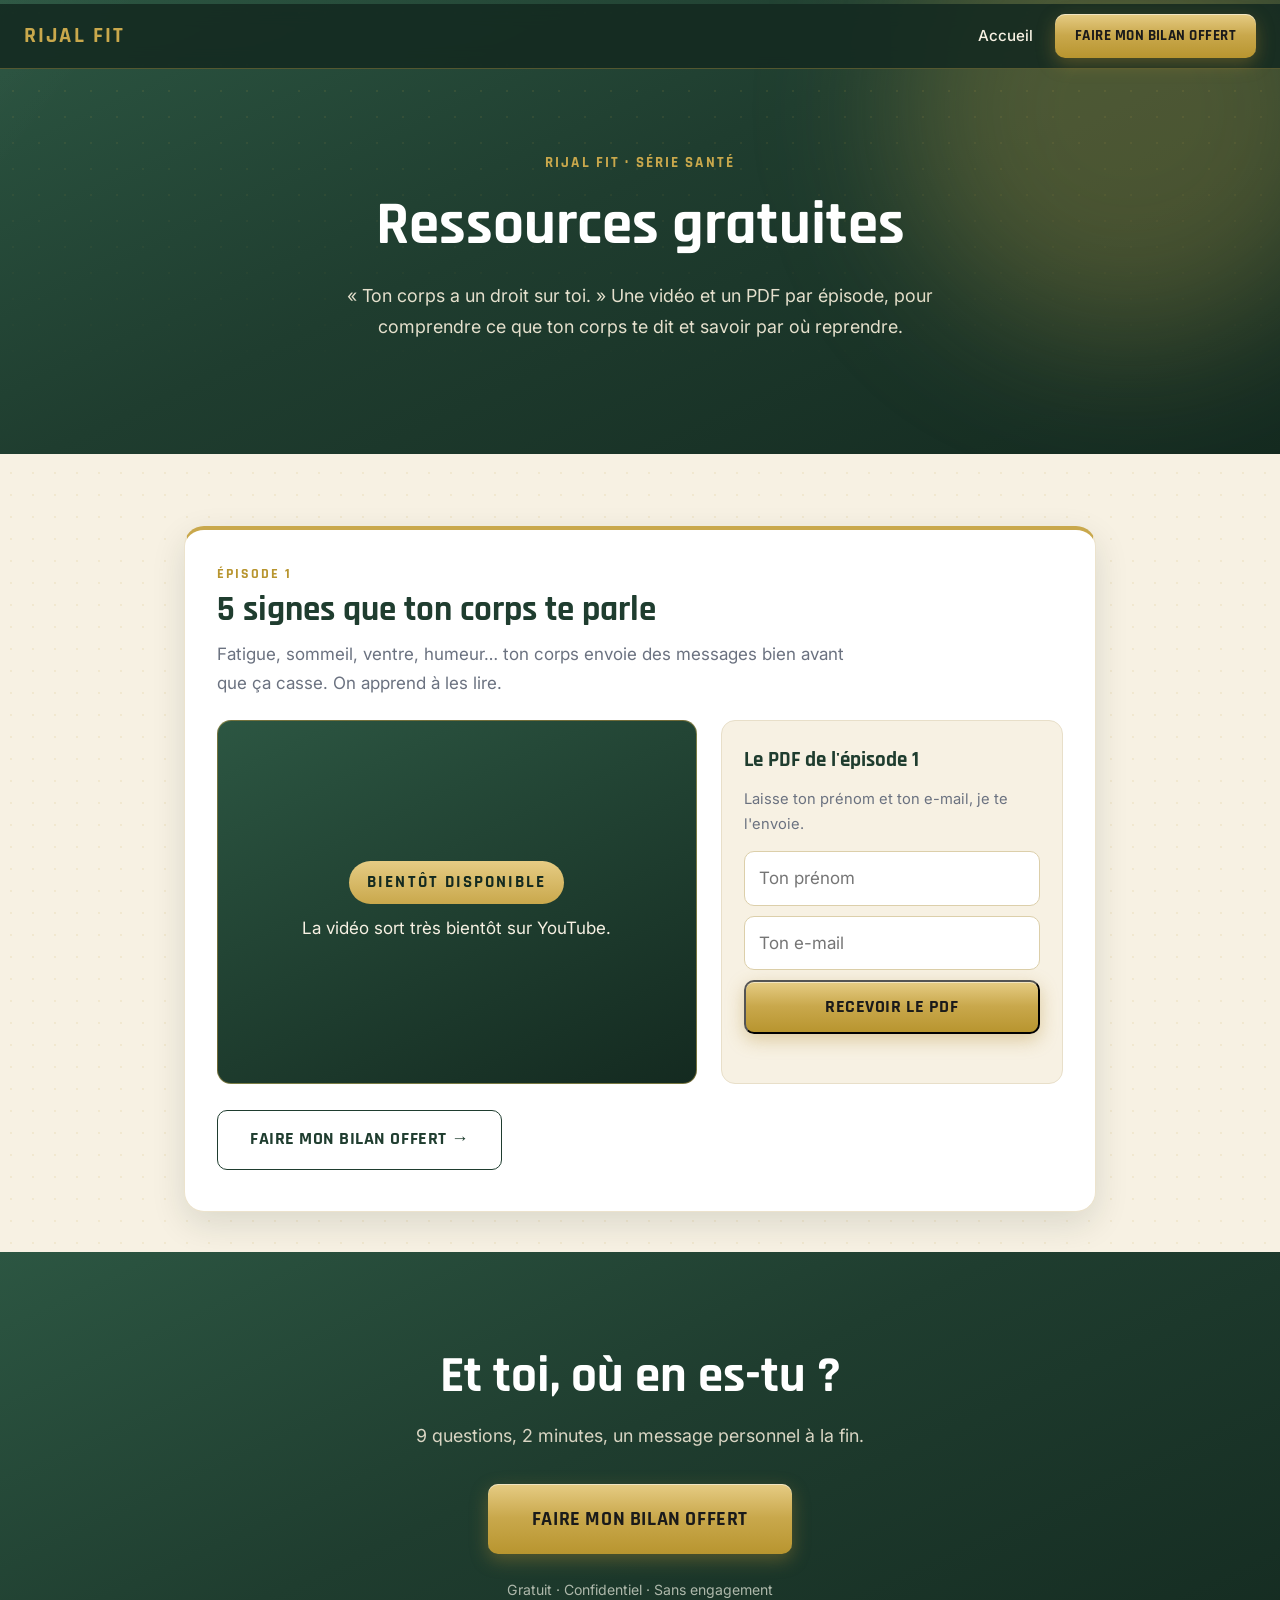
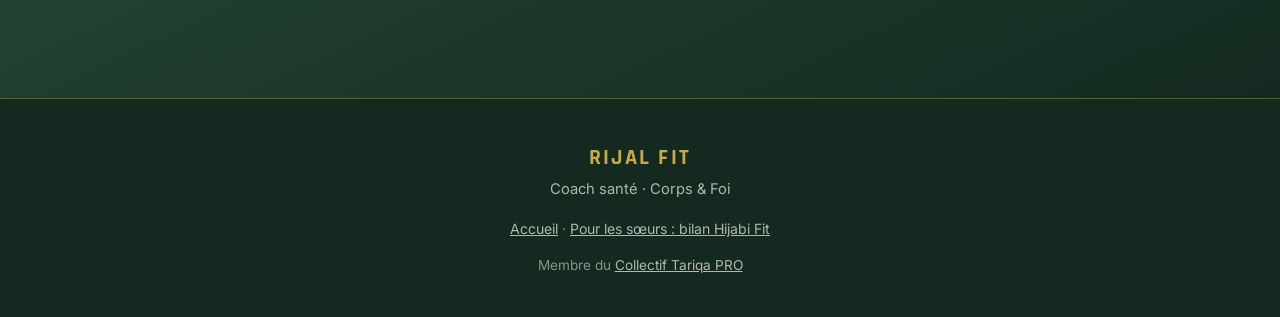
==== ressources.html @ 4ab8fd86 "Menu, bilan en bouton principal, page Ressources gratuites, transformations, cercle et bandeau au dé" ====
<!DOCTYPE html>
<html lang="fr">
<head>
  <meta charset="UTF-8" />
  <meta name="viewport" content="width=device-width, initial-scale=1.0" />
  <title>Ressources gratuites — Rijal Fit</title>
  <meta name="description" content="La série santé de Rijal Fit : une vidéo et un PDF par épisode, pour les hommes musulmans qui veulent reprendre leur corps en main." />
  <meta name="theme-color" content="#142a20" />

  <link rel="preconnect" href="https://fonts.googleapis.com" />
  <link rel="preconnect" href="https://fonts.gstatic.com" crossorigin />
  <link href="https://fonts.googleapis.com/css2?family=Rajdhani:wght@400;600;700&family=Inter:wght@400;500&display=swap" rel="stylesheet" />

  <script>document.documentElement.classList.add('js');</script>
  <link rel="stylesheet" href="style.css" />
</head>
<body>

  <div class="scroll-progress" id="scroll-progress" aria-hidden="true"></div>

  <nav class="nav" aria-label="Menu principal">
    <a href="index.html" class="nav__brand">Rijal Fit</a>
    <div class="nav__links">
      <a href="index.html" class="nav__link">Accueil</a>
      <a href="https://ton-bilan-sante.vercel.app/" class="btn btn--primary btn--small">Faire mon bilan offert</a>
    </div>
  </nav>

  <header class="hero hero--page">
    <div class="hero__glow hero__glow--1" data-parallax="0.12" aria-hidden="true"></div>
    <div class="container">
      <p class="hero__label reveal">Rijal Fit · Série santé</p>
      <h1 class="hero__title" data-split>Ressources gratuites</h1>
      <p class="hero__sub reveal" style="--d:.4s">
        « Ton corps a un droit sur toi. » Une vidéo et un PDF par épisode, pour comprendre ce que ton corps te dit et savoir par où reprendre.
      </p>
    </div>
  </header>

  <main>
    <section class="episodes">
      <div class="container">
        <!-- Les épisodes sont générés par ressources.js à partir de la liste EPISODES -->
        <div class="episodes__list" id="episodes"></div>
        <noscript><p>Active JavaScript pour voir les épisodes.</p></noscript>
      </div>
    </section>

    <section class="cta-final">
      <div class="container cta-final__inner">
        <h2 class="cta-final__title reveal">Et toi, où en es-tu&nbsp;?</h2>
        <p class="cta-final__sub reveal" style="--d:.1s">
          9 questions, 2 minutes, un message personnel à la fin.
        </p>
        <div class="reveal" style="--d:.2s">
          <a href="https://ton-bilan-sante.vercel.app/" class="btn btn--primary btn--large btn--pulse">Faire mon bilan offert</a>
        </div>
        <p class="cta-final__reassurance">Gratuit · Confidentiel · Sans engagement</p>
      </div>
    </section>
  </main>

  <footer class="footer">
    <div class="container">
      <p class="footer__brand">Rijal Fit</p>
      <p class="footer__sub">Coach santé · Corps &amp; Foi</p>
      <p class="footer__links"><a href="index.html">Accueil</a> · <a href="https://hijabi-fit.vercel.app/">Pour les sœurs : bilan Hijabi Fit</a></p>
      <p class="footer__ctp">Membre du <a href="https://entrepreneur-musulman.com" target="_blank" rel="noopener">Collectif Tariqa PRO</a></p>
    </div>
  </footer>

  <script src="script.js"></script>
  <script src="ressources.js"></script>
</body>
</html>
---- style.css ----
/* ═══════════════════════════════════════════
   RIJAL FIT — Landing page v2 (mouvement + brillance)
   Palette espace membre : vert forêt #1f3d2f · or #C9A84C · crème #f7f1e3 · noir #1A1A1A
   Typo : Rajdhani (titres) · Inter (corps)
════════════════════════════════════════════ */

*, *::before, *::after { box-sizing: border-box; margin: 0; padding: 0; }

:root {
  --forest: #1f3d2f;
  --forest-dark: #142a20;
  --forest-mid: #2c5642;
  --kaki: #4A5240;
  --or: #C9A84C;
  --or-light: #e6cc84;
  --or-dark: #b8952f;
  --creme: #f7f1e3;
  --noir: #1A1A1A;
  --blanc: #FFFFFF;
  --gris: #6b7280;
  --radius: 14px;
  --ease: cubic-bezier(.2, .7, .2, 1);
}

html { scroll-behavior: smooth; }

body {
  font-family: 'Inter', sans-serif;
  font-size: 17px;
  line-height: 1.7;
  color: var(--noir);
  background-color: var(--creme);
  background-image: radial-gradient(rgba(201,168,76,.13) 1.2px, transparent 1.2px);
  background-size: 22px 22px;
  overflow-x: hidden;
}

/* ── Utilitaires ── */
.container { max-width: 960px; margin: 0 auto; padding: 0 24px; }

.section__title {
  font-family: 'Rajdhani', sans-serif;
  font-weight: 700;
  font-size: clamp(1.8rem, 4vw, 2.6rem);
  line-height: 1.15;
  color: var(--forest);
  margin-bottom: 1.5rem;
  position: relative;
  padding-bottom: 14px;
}
.section__title::after {
  content: '';
  position: absolute;
  left: 0; bottom: 0;
  width: 64px; height: 4px;
  border-radius: 4px;
  background: linear-gradient(90deg, var(--or-light), var(--or-dark));
  transform-origin: left;
  transform: scaleX(0);
  transition: transform .9s var(--ease) .3s;
}
.js .section__title.is-visible::after, .no-js .section__title::after { transform: scaleX(1); }
html:not(.js) .section__title::after { transform: scaleX(1); }
.section__title--light { color: var(--creme); }

/* ── Barre de progression de lecture ── */
.scroll-progress {
  position: fixed; top: 0; left: 0; height: 4px; width: 0;
  z-index: 100;
  background: linear-gradient(90deg, var(--or-light), var(--or), var(--or-dark));
  box-shadow: 0 0 10px rgba(201,168,76,.7);
}

/* ── Bouton (or brillant + reflet qui passe) ── */
.btn {
  display: inline-block;
  position: relative;
  overflow: hidden;
  font-family: 'Rajdhani', sans-serif;
  font-weight: 700;
  font-size: 1.1rem;
  letter-spacing: .03em;
  text-transform: uppercase;
  text-decoration: none;
  padding: 14px 32px;
  border-radius: 10px;
  transition: transform .2s var(--ease), box-shadow .2s;
  cursor: pointer;
}
.btn--primary {
  background: linear-gradient(180deg, var(--or-light) 0%, var(--or) 48%, var(--or-dark) 100%);
  color: var(--noir);
  box-shadow: inset 0 1px 0 rgba(255,255,255,.5), 0 6px 18px rgba(180,140,50,.38);
}
.btn--primary::after {
  content: '';
  position: absolute;
  top: 0; left: -40%;
  width: 30%; height: 100%;
  background: linear-gradient(115deg, rgba(255,255,255,.65) 0%, rgba(255,255,255,0) 75%);
  transform: skewX(-18deg);
  animation: shine 4.5s ease-in-out infinite;
  pointer-events: none;
}
@keyframes shine {
  0%, 55% { left: -40%; }
  100% { left: 140%; }
}
.btn--primary:hover { transform: translateY(-3px) scale(1.02); box-shadow: inset 0 1px 0 rgba(255,255,255,.6), 0 12px 28px rgba(180,140,50,.5); }
.btn--large { font-size: 1.25rem; padding: 18px 44px; }
.btn--pulse { animation: pulse 2.6s ease-in-out infinite; }
@keyframes pulse {
  0%, 100% { box-shadow: inset 0 1px 0 rgba(255,255,255,.5), 0 6px 18px rgba(180,140,50,.38), 0 0 0 0 rgba(201,168,76,.55); }
  50% { box-shadow: inset 0 1px 0 rgba(255,255,255,.5), 0 6px 18px rgba(180,140,50,.38), 0 0 0 16px rgba(201,168,76,0); }
}

/* ══════════════════════════════════════════
   APPARITION AU DÉFILEMENT
══════════════════════════════════════════ */
.js .reveal {
  opacity: 0;
  transform: translateY(32px);
  transition: opacity .9s var(--ease), transform .9s var(--ease);
  transition-delay: var(--d, 0s);
}
.js .reveal--zoom { transform: scale(.88) translateY(20px); }
.js .reveal.is-visible { opacity: 1; transform: none; }

/* Titre du hero : les mots arrivent un par un */
.hero__title .w {
  display: inline-block;
  opacity: 0;
  transform: translateY(40px) rotate(2deg);
  animation: wordIn .8s var(--ease) forwards;
  animation-delay: calc(var(--i) * .07s + .15s);
}
@keyframes wordIn { to { opacity: 1; transform: none; } }

/* ══════════════════════════════════════════
   HERO
══════════════════════════════════════════ */
.hero {
  position: relative;
  overflow: hidden;
  background: linear-gradient(155deg, var(--forest-mid) 0%, var(--forest) 45%, var(--forest-dark) 100%);
  color: var(--creme);
  padding: 128px 24px 120px;
}
.hero::before {
  content: '';
  position: absolute;
  top: -60%; left: -30%;
  width: 40%; height: 220%;
  background: linear-gradient(115deg, rgba(255,255,255,.07) 0%, rgba(255,255,255,0) 60%);
  transform: skewX(-18deg);
  animation: sweep 11s ease-in-out infinite;
  pointer-events: none;
}
@keyframes sweep {
  0% { left: -40%; }
  60%, 100% { left: 120%; }
}
.hero::after {
  content: '';
  position: absolute; inset: 0;
  background-image: radial-gradient(rgba(201,168,76,.16) 1.2px, transparent 1.2px);
  background-size: 26px 26px;
  mask-image: linear-gradient(180deg, rgba(0,0,0,.9), transparent 85%);
  -webkit-mask-image: linear-gradient(180deg, rgba(0,0,0,.9), transparent 85%);
  pointer-events: none;
}

.hero__glow {
  position: absolute;
  border-radius: 50%;
  filter: blur(70px);
  pointer-events: none;
  will-change: transform;
  transform: translateY(var(--py, 0px));
}
.hero__glow--1 { width: 460px; height: 460px; top: -120px; right: -80px; background: rgba(201,168,76,.28); animation: drift 14s ease-in-out infinite; }
.hero__glow--2 { width: 380px; height: 380px; bottom: -140px; left: -100px; background: rgba(44,86,66,.9); animation: drift 17s ease-in-out infinite reverse; }
@keyframes drift {
  0%, 100% { translate: 0 0; }
  50% { translate: 40px -30px; }
}

.hero__inner {
  position: relative; z-index: 2;
  max-width: 1040px;
  margin: 0 auto;
  display: flex;
  align-items: center;
  gap: 56px;
}
.hero__text { flex: 1 1 56%; }
.hero__label {
  font-family: 'Rajdhani', sans-serif;
  font-weight: 700;
  font-size: .95rem;
  letter-spacing: .14em;
  text-transform: uppercase;
  color: var(--or);
  margin-bottom: 1.1rem;
}
.hero__title {
  font-family: 'Rajdhani', sans-serif;
  font-weight: 700;
  font-size: clamp(2.3rem, 5.6vw, 3.8rem);
  line-height: 1.08;
  color: var(--blanc);
  margin-bottom: 1.4rem;
}
.hero__sub { font-size: 1.12rem; color: #e5e0cd; margin-bottom: 2rem; max-width: 520px; }
.hero__sub em { color: var(--or-light); font-style: normal; font-weight: 500; }
.hero__reassurance { margin-top: .9rem; font-size: .88rem; color: #bfc7b6; }

.hero__image { flex: 0 0 340px; position: relative; will-change: transform; transform: translateY(var(--py, 0px)); }
.hero__image img {
  position: relative; z-index: 2;
  width: 100%;
  aspect-ratio: 4 / 5;
  object-fit: cover;
  border-radius: 24px;
  border: 2px solid rgba(201,168,76,.7);
  box-shadow: 0 24px 60px rgba(0,0,0,.45);
  display: block;
}
.hero__ring {
  position: absolute; z-index: 1;
  inset: -16px;
  border-radius: 32px;
  background: conic-gradient(from 0deg, transparent 0 55%, rgba(201,168,76,.9) 75%, transparent 90%);
  transform: rotate(var(--rot, 0deg));
  filter: blur(1px);
}

.chip {
  position: absolute; z-index: 3;
  font-family: 'Rajdhani', sans-serif;
  font-weight: 700;
  letter-spacing: .06em;
  text-transform: uppercase;
  font-size: .95rem;
  padding: 7px 16px;
  border-radius: 999px;
  color: var(--forest-dark);
  background: linear-gradient(180deg, var(--or-light), var(--or));
  box-shadow: 0 8px 20px rgba(0,0,0,.35);
  animation: floaty 5s ease-in-out infinite;
}
.chip--1 { top: 8%; left: -34px; }
.chip--2 { top: 46%; right: -30px; animation-delay: -1.6s; }
.chip--3 { bottom: 8%; left: -20px; animation-delay: -3.1s; }
@keyframes floaty {
  0%, 100% { translate: 0 0; }
  50% { translate: 0 -12px; }
}

.hero__scroll {
  position: absolute; z-index: 3;
  left: 50%; bottom: 30px;
  width: 26px; height: 42px;
  margin-left: -13px;
  border: 2px solid rgba(201,168,76,.7);
  border-radius: 14px;
}
.hero__scroll span {
  position: absolute; left: 50%; top: 8px;
  width: 4px; height: 8px; margin-left: -2px;
  background: var(--or);
  border-radius: 2px;
  animation: wheel 1.8s ease-in-out infinite;
}
@keyframes wheel {
  0% { opacity: 0; transform: translateY(0); }
  30% { opacity: 1; }
  100% { opacity: 0; transform: translateY(16px); }
}

/* ── Bandeau défilant ── */
.marquee {
  background: var(--forest-dark);
  border-top: 1px solid rgba(201,168,76,.4);
  border-bottom: 1px solid rgba(201,168,76,.4);
  overflow: hidden;
  padding: 14px 0;
}
.marquee__track {
  display: flex;
  width: max-content;
  will-change: transform;
  transform: translateX(var(--mx, 0px));
}
.marquee__track span {
  font-family: 'Rajdhani', sans-serif;
  font-weight: 700;
  font-size: 1.15rem;
  letter-spacing: .14em;
  text-transform: uppercase;
  color: var(--or);
  padding: 0 28px;
  white-space: nowrap;
}
.marquee__track span::after { content: '✦'; margin-left: 56px; color: rgba(201,168,76,.5); }
@keyframes scrollx { to { transform: translateX(-50%); } }

/* ══════════════════════════════════════════
   PROBLÈME
══════════════════════════════════════════ */
.problem { padding: 88px 0 72px; }
.problem__list { list-style: none; display: flex; flex-direction: column; gap: 16px; }
.problem__list li {
  display: flex; gap: 16px; align-items: flex-start;
  background: var(--blanc);
  border: 1px solid #ece3cd;
  border-radius: var(--radius);
  padding: 20px 24px;
  font-size: 1.05rem;
  box-shadow: 0 4px 16px rgba(20,42,32,.06);
  transition: transform .3s var(--ease), box-shadow .3s, border-color .3s;
}
.problem__list li:hover { transform: translateX(8px); box-shadow: 0 10px 26px rgba(20,42,32,.12); border-color: rgba(201,168,76,.7); }
.check {
  flex-shrink: 0;
  width: 34px; height: 34px;
  display: grid; place-items: center;
  border-radius: 50%;
  background: linear-gradient(135deg, var(--forest-mid), var(--forest-dark));
  color: var(--or);
  font-weight: 700;
  transition: transform .3s var(--ease);
}
.problem__list li:hover .check { transform: translateX(4px) scale(1.1); }

/* ══════════════════════════════════════════
   HADITH
══════════════════════════════════════════ */
.hadith {
  position: relative;
  overflow: hidden;
  background: linear-gradient(135deg, var(--forest-dark) 0%, var(--forest) 55%, var(--forest-mid) 100%);
  padding: 84px 0;
  text-align: center;
}
.hadith::before {
  content: '“';
  position: absolute;
  top: -40px; left: 50%;
  transform: translateX(-50%);
  font-family: 'Rajdhani', sans-serif;
  font-size: 22rem;
  line-height: 1;
  color: rgba(201,168,76,.1);
  pointer-events: none;
}
.hadith__inner { position: relative; }
.hadith__text {
  font-family: 'Rajdhani', sans-serif;
  font-weight: 700;
  font-size: clamp(2rem, 5vw, 3.2rem);
  line-height: 1.2;
  background: linear-gradient(90deg, var(--or-light), var(--or), var(--or-light));
  background-size: 200% 100%;
  -webkit-background-clip: text;
  background-clip: text;
  color: transparent;
  animation: goldflow 6s linear infinite;
  margin-bottom: .8rem;
}
@keyframes goldflow { to { background-position: -200% 0; } }
.hadith__source { color: #cfd6c8; font-style: italic; }

/* ══════════════════════════════════════════
   SOLUTION
══════════════════════════════════════════ */
.solution { padding: 88px 0; }
.solution__intro { font-size: 1.1rem; max-width: 720px; margin-bottom: 2.6rem; color: #2d3a31; }
.solution__cards { display: grid; grid-template-columns: repeat(3, 1fr); gap: 22px; perspective: 900px; }
.card {
  background: var(--blanc);
  border: 1px solid #ece3cd;
  border-radius: 18px;
  padding: 32px 26px;
  box-shadow: 0 6px 22px rgba(20,42,32,.08);
  position: relative;
  overflow: hidden;
  transition: box-shadow .3s, border-color .3s;
  transform-style: preserve-3d;
}
.card::before {
  content: '';
  position: absolute; inset: 0;
  background: radial-gradient(260px circle at var(--mx, 50%) var(--my, 0%), rgba(201,168,76,.22), transparent 60%);
  opacity: 0;
  transition: opacity .3s;
  pointer-events: none;
}
.card:hover { box-shadow: 0 18px 40px rgba(20,42,32,.18); border-color: rgba(201,168,76,.8); }
.card:hover::before { opacity: 1; }
.card__icon {
  width: 56px; height: 56px;
  display: grid; place-items: center;
  border-radius: 16px;
  background: linear-gradient(135deg, var(--forest-mid), var(--forest-dark));
  border: 1px solid rgba(201,168,76,.6);
  color: var(--or);
  font-size: 1.7rem;
  margin-bottom: 1.1rem;
  box-shadow: 0 6px 16px rgba(20,42,32,.3);
}
.card h3 { font-family: 'Rajdhani', sans-serif; font-weight: 700; font-size: 1.4rem; color: var(--forest); margin-bottom: .5rem; }
.card p { font-size: .98rem; color: #3a4a3f; }

/* ══════════════════════════════════════════
   DIFFÉRENCIATEUR
══════════════════════════════════════════ */
.diff {
  position: relative;
  background: linear-gradient(155deg, var(--forest-mid) 0%, var(--forest) 45%, var(--forest-dark) 100%);
  padding: 88px 0;
  overflow: hidden;
}
.diff::before {
  content: '';
  position: absolute;
  top: -40%; left: -20%;
  width: 40%; height: 180%;
  background: linear-gradient(115deg, rgba(255,255,255,.06) 0%, rgba(255,255,255,0) 60%);
  transform: skewX(-18deg);
  animation: sweep 14s ease-in-out infinite;
  pointer-events: none;
}
.diff .container { position: relative; }
.diff__grid { display: grid; grid-template-columns: 1fr 1fr; gap: 24px; margin: 1rem 0 2.6rem; }
.diff__col { border-radius: 18px; padding: 32px 28px; }
.diff__col h3 { font-family: 'Rajdhani', sans-serif; font-weight: 700; font-size: 1.5rem; margin-bottom: 1rem; }
.diff__col ul { list-style: none; display: flex; flex-direction: column; gap: 12px; }
.diff__col li { padding-left: 28px; position: relative; font-size: 1.02rem; }
.diff__col--other { background: rgba(255,255,255,.06); border: 1px solid rgba(255,255,255,.14); color: #aeb8ab; }
.diff__col--other h3 { color: #c7cfc3; }
.diff__col--other li::before { content: '✕'; position: absolute; left: 0; color: #a46a6a; }
.diff__col--rijal {
  background: linear-gradient(155deg, #fbf6e6, #f1e6c4);
  border: 1px solid var(--or);
  color: var(--forest-dark);
  box-shadow: 0 0 0 1px rgba(201,168,76,.5), 0 18px 46px rgba(0,0,0,.35), 0 0 40px rgba(201,168,76,.25);
  animation: glowborder 3.6s ease-in-out infinite;
}
.diff__col--rijal h3 { color: var(--forest); }
.diff__col--rijal li::before { content: '✓'; position: absolute; left: 0; color: var(--or-dark); font-weight: 700; }
@keyframes glowborder {
  0%, 100% { box-shadow: 0 0 0 1px rgba(201,168,76,.5), 0 18px 46px rgba(0,0,0,.35), 0 0 30px rgba(201,168,76,.18); }
  50% { box-shadow: 0 0 0 1px rgba(201,168,76,.9), 0 18px 46px rgba(0,0,0,.35), 0 0 56px rgba(201,168,76,.4); }
}
.diff__quote { font-size: 1.15rem; font-style: italic; color: #e8e3d2; max-width: 720px; margin: 0 auto .8rem; text-align: center; }
.diff__quote-author { text-align: center; color: var(--or); font-family: 'Rajdhani', sans-serif; font-weight: 700; letter-spacing: .06em; }

/* ══════════════════════════════════════════
   TÉMOIGNAGES
══════════════════════════════════════════ */
.temoignages { padding: 88px 0; }

/* Mur de visages qui défile */
.wall { overflow: hidden; margin: 8px 0 44px; padding: 14px 0; -webkit-mask-image: linear-gradient(90deg, transparent, #000 8%, #000 92%, transparent); mask-image: linear-gradient(90deg, transparent, #000 8%, #000 92%, transparent); }
.wall__track { display: flex; gap: 18px; width: max-content; animation: scrollx 40s linear infinite; }
.wall:hover .wall__track { animation-play-state: paused; }
.wall__card {
  width: 190px;
  display: flex; flex-direction: column; align-items: center; text-align: center; gap: 2px;
  background: var(--blanc);
  border: 1px solid #ece3cd;
  border-radius: 18px;
  padding: 20px 14px;
  text-decoration: none;
  color: var(--noir);
  box-shadow: 0 6px 20px rgba(20,42,32,.1);
  transition: transform .3s var(--ease), box-shadow .3s, border-color .3s;
}
.wall__card:nth-child(odd) { transform: translateY(8px); }
.wall__card:hover { transform: translateY(-6px) scale(1.04); box-shadow: 0 16px 34px rgba(20,42,32,.2); border-color: var(--or); }
.avatar {
  position: relative;
  width: 84px; height: 84px;
  border-radius: 50%;
  display: grid; place-items: center;
  background: linear-gradient(135deg, var(--forest-mid), var(--forest-dark));
  border: 2px solid var(--or);
  color: var(--or);
  font-family: 'Rajdhani', sans-serif;
  font-size: 2.2rem;
  margin-bottom: 8px;
  overflow: hidden;
  box-shadow: 0 0 0 4px rgba(201,168,76,.2);
}
.avatar img { position: absolute; inset: 0; width: 100%; height: 100%; object-fit: cover; }
.wall__name { font-family: 'Rajdhani', sans-serif; font-weight: 700; font-size: 1.25rem; color: var(--forest); }
.wall__role { font-size: .82rem; color: var(--gris); line-height: 1.35; }

.temoignage-loic {
  background: linear-gradient(155deg, var(--forest-mid), var(--forest-dark));
  border: 1px solid rgba(201,168,76,.5);
  border-radius: 20px;
  padding: 34px;
  margin-bottom: 44px;
  box-shadow: 0 14px 40px rgba(20,42,32,.28);
}
.temoignage-loic__badge {
  display: inline-block;
  font-family: 'Rajdhani', sans-serif;
  font-weight: 700;
  letter-spacing: .06em;
  text-transform: uppercase;
  font-size: .95rem;
  color: var(--forest-dark);
  background: linear-gradient(180deg, var(--or-light), var(--or));
  padding: 6px 16px;
  border-radius: 999px;
  margin-bottom: 22px;
}
.temoignage-loic__quotes { display: grid; grid-template-columns: 1fr 1fr; gap: 18px; }
.temoignage-loic blockquote {
  font-style: italic;
  color: #e8e3d2;
  font-size: .98rem;
  line-height: 1.65;
  padding: 4px 0 4px 18px;
  border-left: 3px solid var(--or);
}

.temoignage-video-principal { margin-bottom: 32px; }
.temoignage-video-principal__label, .temoignage-item__label {
  font-family: 'Rajdhani', sans-serif;
  font-weight: 700;
  color: var(--forest);
  letter-spacing: .04em;
  margin-bottom: 10px;
}
.temoignage-video-principal__label { font-size: 1.25rem; }
.temoignage-item__label { font-size: 1.1rem; }

.video-wrapper {
  position: relative;
  padding-bottom: 56.25%;
  height: 0;
  overflow: hidden;
  border-radius: 18px;
  border: 1px solid rgba(201,168,76,.55);
  box-shadow: 0 14px 36px rgba(20,42,32,.22);
  background: var(--forest-dark);
}
.video-wrapper iframe { position: absolute; inset: 0; width: 100%; height: 100%; }
.temoignages-grille { display: grid; grid-template-columns: repeat(3, 1fr); gap: 20px; }

/* ══════════════════════════════════════════
   À PROPOS
══════════════════════════════════════════ */
.about { padding: 24px 0 96px; }
.about__text {
  background: var(--blanc);
  border: 1px solid #ece3cd;
  border-radius: 22px;
  padding: 44px 44px 30px;
  box-shadow: 0 10px 34px rgba(20,42,32,.1);
}
.about__text p { margin-bottom: 1.2rem; font-size: 1.06rem; color: #2d3a31; }
.hl {
  background: linear-gradient(180deg, transparent 62%, rgba(201,168,76,.45) 62%);
  background-size: 0% 100%;
  background-repeat: no-repeat;
  transition: background-size 1.1s var(--ease) .4s;
  color: var(--forest);
}
.js .reveal.is-visible .hl, html:not(.js) .hl { background-size: 100% 100%; }

/* ══════════════════════════════════════════
   CTA FINAL
══════════════════════════════════════════ */
.cta-final {
  position: relative;
  overflow: hidden;
  background: linear-gradient(155deg, var(--forest-mid) 0%, var(--forest) 45%, var(--forest-dark) 100%);
  padding: 96px 0;
  text-align: center;
}
.cta-final .hero__glow--1 { top: -160px; right: auto; left: 50%; margin-left: -230px; }
.cta-final__inner { position: relative; z-index: 2; }
.cta-final__title {
  font-family: 'Rajdhani', sans-serif;
  font-weight: 700;
  font-size: clamp(2rem, 5vw, 3.2rem);
  line-height: 1.12;
  color: var(--blanc);
  margin-bottom: 1rem;
}
.cta-final__sub { color: #d9d5c3; font-size: 1.12rem; margin-bottom: 2rem; }
.cta-final__reassurance { margin-top: 1rem; font-size: .88rem; color: #aeb8ab; }

/* ── Menu du haut ── */
.nav {
  position: fixed; top: 4px; left: 0; right: 0; z-index: 95;
  display: flex; align-items: center; justify-content: space-between; gap: 16px;
  padding: 10px 24px;
  background: rgba(20,42,32,.88);
  -webkit-backdrop-filter: blur(10px); backdrop-filter: blur(10px);
  border-bottom: 1px solid rgba(201,168,76,.35);
}
.nav__brand { font-family: 'Rajdhani', sans-serif; font-weight: 700; font-size: 1.35rem; letter-spacing: .1em; text-transform: uppercase; color: var(--or); text-decoration: none; }
.nav__links { display: flex; align-items: center; gap: 22px; }
.nav__link { color: var(--creme); text-decoration: none; font-size: .95rem; font-weight: 500; }
.nav__link:hover { color: var(--or-light); }
.btn--small { font-size: .95rem; padding: 9px 20px; }

.hero__actions { display: flex; flex-wrap: wrap; gap: 14px; align-items: center; }
.btn--ghost {
  background: transparent; color: var(--creme);
  border: 1.5px solid rgba(201,168,76,.7);
  box-shadow: none;
}
.btn--ghost:hover { background: rgba(201,168,76,.14); border-color: var(--or); transform: translateY(-3px); box-shadow: none; }
.btn--ghost::after { display: none; }
.hero__sisters { margin-top: .5rem; font-size: .85rem; }
.hero__sisters a { color: #aeb8ab; text-decoration: underline; text-decoration-color: rgba(201,168,76,.5); text-underline-offset: 3px; }
.hero__sisters a:hover { color: var(--or-light); }
.footer__links { margin-top: .9rem; font-size: .88rem; color: #8a9588; }
.footer__links a { color: #aeb8ab; }
.footer__links a:hover { color: var(--or); }

/* ── Page Ressources gratuites ── */
.hero--page { padding: 150px 24px 80px; text-align: center; }
.hero--page .hero__sub { margin-left: auto; margin-right: auto; max-width: 620px; }
.episodes { padding: 72px 0 40px; }
.episodes__list { display: flex; flex-direction: column; gap: 36px; }
.episode {
  background: var(--blanc); border: 1px solid #ece3cd; border-top: 4px solid var(--or);
  border-radius: 20px; padding: 32px; box-shadow: 0 12px 34px rgba(20,42,32,.12);
}
.episode__num { font-family: 'Rajdhani', sans-serif; font-weight: 700; letter-spacing: .14em; text-transform: uppercase; color: var(--or-dark); font-size: .9rem; }
.episode__title { font-family: 'Rajdhani', sans-serif; font-size: clamp(1.6rem, 4vw, 2.2rem); color: var(--forest); line-height: 1.15; margin: .2rem 0 .6rem; }
.episode__resume { color: var(--gris); max-width: 640px; margin-bottom: 1.4rem; }
.episode__grid { display: grid; grid-template-columns: 1.4fr 1fr; gap: 24px; align-items: stretch; }
.soon {
  display: flex; flex-direction: column; align-items: center; justify-content: center; gap: 10px; text-align: center;
  min-height: 240px; border-radius: 14px; padding: 24px;
  background: linear-gradient(155deg, var(--forest-mid), var(--forest-dark)); color: var(--creme);
  border: 1px solid rgba(201,168,76,.5);
}
.soon__badge { font-family: 'Rajdhani', sans-serif; font-weight: 700; letter-spacing: .12em; text-transform: uppercase; color: var(--forest-dark); background: linear-gradient(180deg, var(--or-light), var(--or)); padding: 7px 18px; border-radius: 999px; }
.pdf { background: var(--creme); border: 1px solid #e8dfc9; border-radius: 14px; padding: 22px; display: flex; flex-direction: column; gap: 8px; }
.pdf__title { font-family: 'Rajdhani', sans-serif; font-size: 1.3rem; color: var(--forest); }
.pdf__text { color: var(--gris); font-size: .92rem; }
.pdf__form { display: flex; flex-direction: column; gap: 10px; margin-top: 6px; }
.pdf__form input { padding: 12px 14px; border: 1.5px solid #dccfaa; border-radius: 10px; font: inherit; background: var(--blanc); }
.pdf__form input:focus { outline: none; border-color: var(--or); box-shadow: 0 0 0 3px rgba(201,168,76,.25); }
.pdf__form .btn { width: 100%; }
.pdf__msg { min-height: 1.2em; font-size: .88rem; color: var(--forest); }
.episode__bilan { margin-top: 1.6rem; }
.btn--ghost-dark { background: transparent; color: var(--forest); border: 1.5px solid var(--forest); box-shadow: none; }
.btn--ghost-dark::after { display: none; }
.btn--ghost-dark:hover { background: var(--forest); color: var(--creme); }
@media (max-width: 820px) {
  .hero--page { padding: 120px 20px 64px; }
  .episode { padding: 22px; }
  .episode__grid { grid-template-columns: 1fr; }
}

/* ── Transformations ── */
.transfo { display: grid; grid-template-columns: repeat(3, 1fr); gap: 20px; margin: 8px 0 20px; }
.transfo__item {
  margin: 0; overflow: hidden; border-radius: 18px;
  border: 2px solid rgba(201,168,76,.55);
  box-shadow: 0 10px 28px rgba(20,42,32,.16);
  background: var(--blanc);
  transition: transform .3s var(--ease), box-shadow .3s, border-color .3s;
}
.transfo__item:nth-child(3n+2) { margin-top: 24px; }
.transfo__item img { display: block; width: 100%; height: auto; aspect-ratio: 1 / 1; object-fit: cover; transition: transform .6s var(--ease); }
.transfo__item:hover { border-color: var(--or); box-shadow: 0 18px 40px rgba(20,42,32,.26); }
.transfo__item:hover img { transform: scale(1.05); }
.transfo__note { text-align: center; color: var(--gris); font-size: .88rem; max-width: 560px; margin: 0 auto 56px; }

/* ══════════════════════════════════════════
   FOOTER + BOUTON FLOTTANT
══════════════════════════════════════════ */
.footer { background: var(--forest-dark); padding: 40px 0; text-align: center; border-top: 1px solid rgba(201,168,76,.4); }
.footer__brand { font-family: 'Rajdhani', sans-serif; font-weight: 700; font-size: 1.4rem; letter-spacing: .1em; text-transform: uppercase; color: var(--or); }
.footer__sub { color: #aeb8ab; font-size: .92rem; }
.footer__ctp { margin-top: .8rem; font-size: .85rem; color: #8a9588; }
.footer__ctp a { color: #aeb8ab; }
.footer__ctp a:hover { color: var(--or); }

.float-cta {
  position: fixed; z-index: 90;
  right: 20px; bottom: 20px;
  padding: 12px 24px;
  font-size: 1rem;
  opacity: 0;
  transform: translateY(24px) scale(.9);
  pointer-events: none;
  transition: opacity .4s var(--ease), transform .4s var(--ease);
}
.float-cta.is-on { opacity: 1; transform: none; pointer-events: auto; }
.float-cta.is-on:hover { transform: translateY(-3px) scale(1.04); }

/* ══════════════════════════════════════════
   MOBILE
══════════════════════════════════════════ */
@media (max-width: 820px) {
  body { font-size: 16px; }
  .hero { padding: 100px 20px 96px; }
  .transfo { grid-template-columns: repeat(2, 1fr); gap: 14px; }
  .transfo__item:nth-child(3n+2) { margin-top: 0; }
  .transfo__item:nth-child(even) { margin-top: 18px; }
  .nav { padding: 8px 14px; }
  .nav__link { display: none; }
  .hero__actions { justify-content: center; }
  .hero__inner { flex-direction: column-reverse; gap: 44px; text-align: center; }
  .hero__sub { margin-left: auto; margin-right: auto; }
  .hero__image { flex-basis: auto; width: min(300px, 78%); }
  .chip--1 { left: -14px; } .chip--2 { right: -14px; } .chip--3 { left: -6px; }
  .solution__cards, .temoignages-grille, .diff__grid, .temoignage-loic__quotes { grid-template-columns: 1fr; }
  .temoignage-loic { padding: 24px; }
  .about__text { padding: 28px 24px 14px; }
  .problem, .solution, .diff, .temoignages { padding-top: 64px; padding-bottom: 64px; }
  .float-cta { right: 12px; bottom: 12px; padding: 11px 20px; font-size: .95rem; }
  .hero__scroll { display: none; }
}

/* Respect de la préférence « réduire les animations » */
@media (prefers-reduced-motion: reduce) {
  html { scroll-behavior: auto; }
  *, *::before, *::after { animation: none !important; transition: none !important; }
  .js .reveal { opacity: 1; transform: none; }
  .hero__title .w { opacity: 1; transform: none; }
  .section__title::after { transform: scaleX(1); }
  .hl { background-size: 100% 100%; }
}
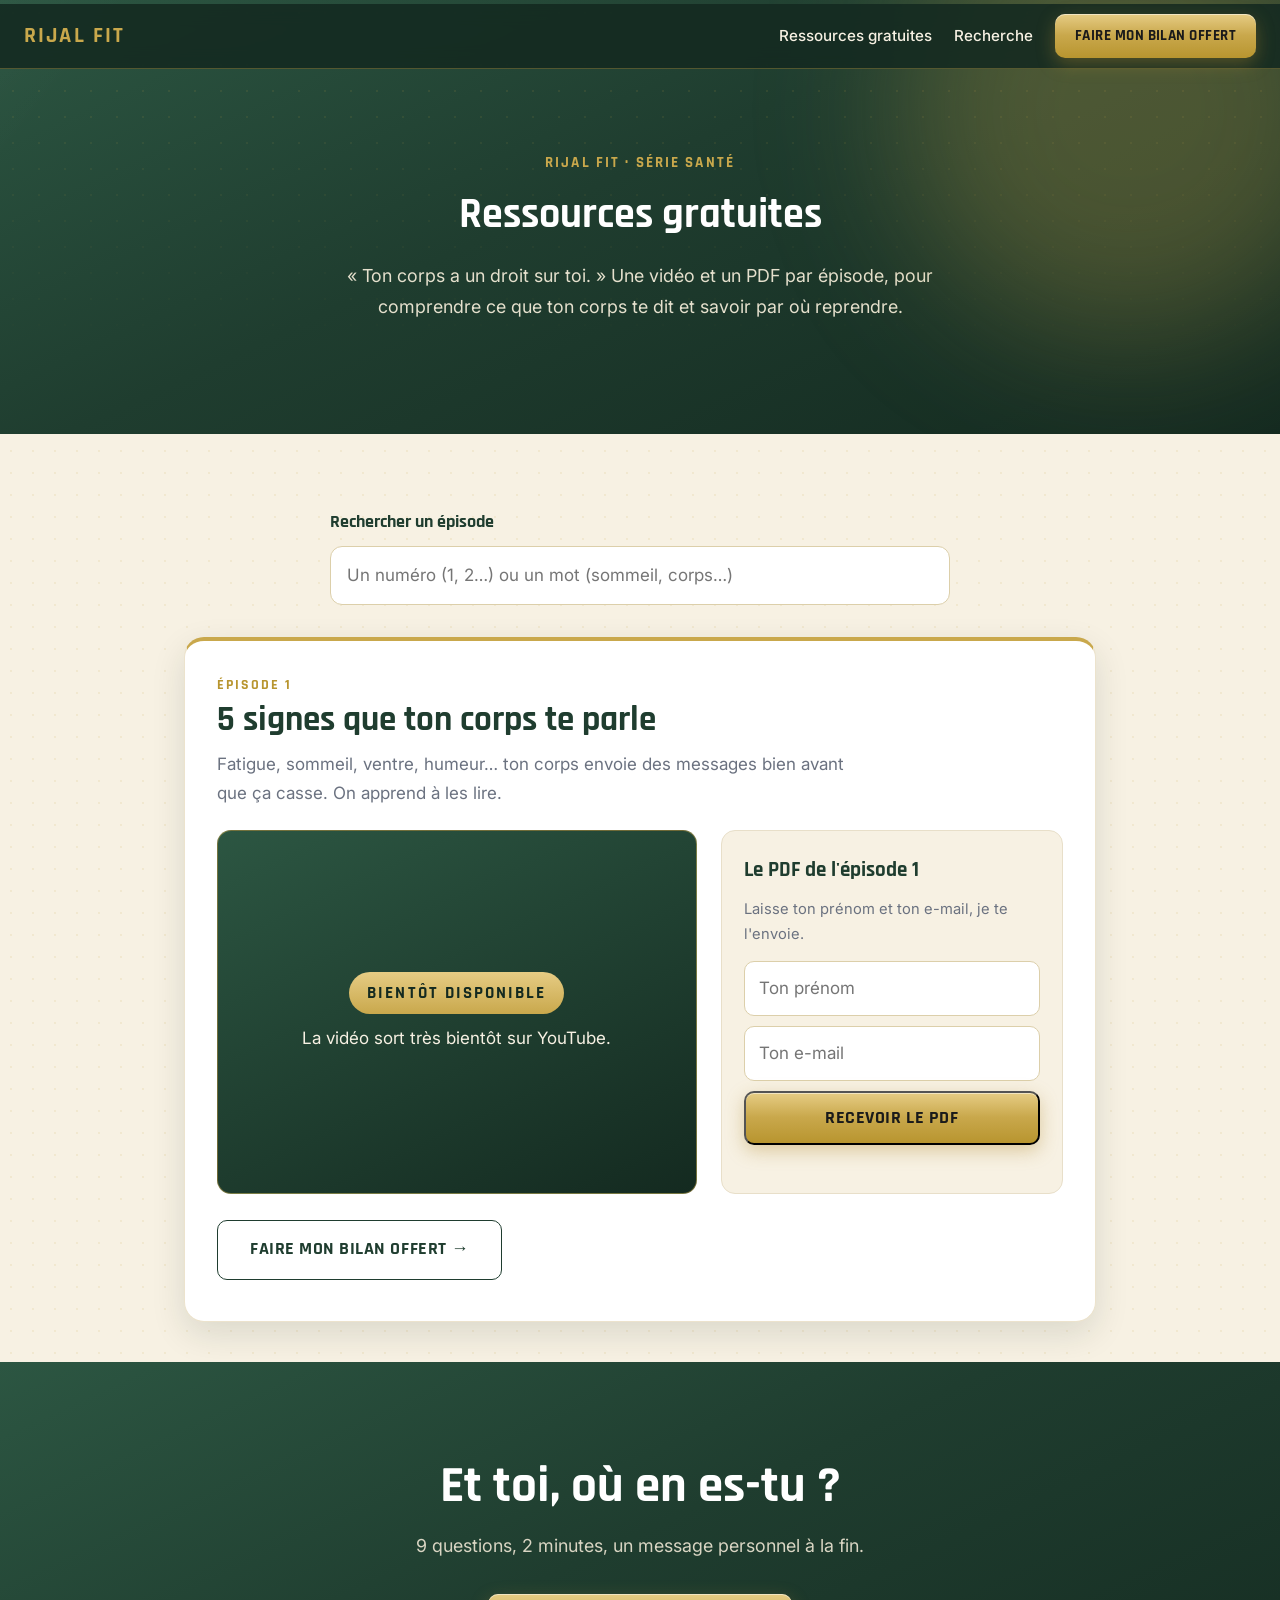
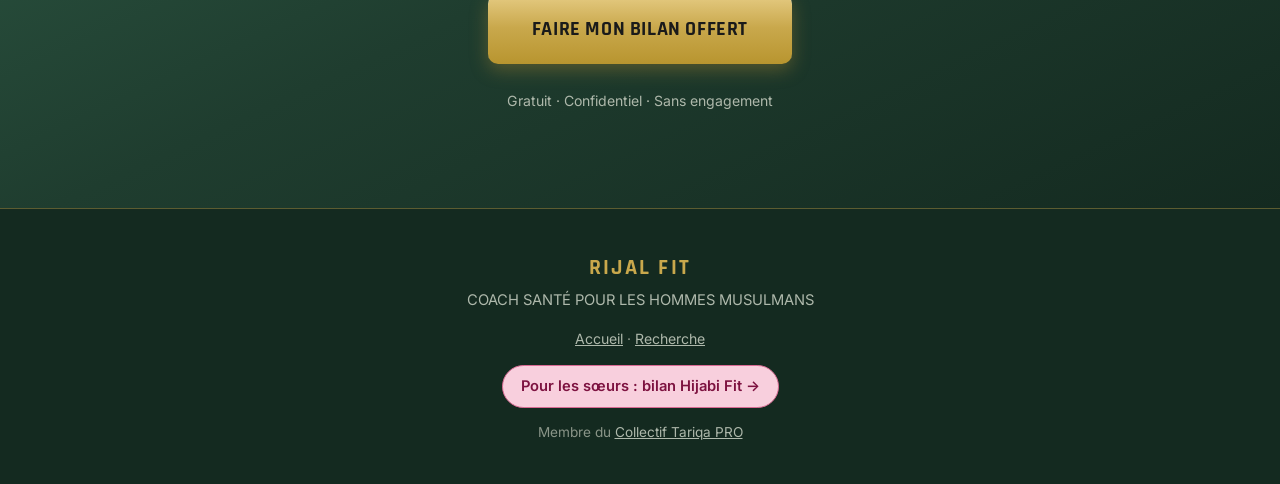
==== commit d25232b7: "16 témoignages avec visages et liens, menu mobile + recherche, corrections de textes, hadith complet" ====
--- a/ressources.html
+++ b/ressources.html
@@ -3,7 +3,7 @@
 <head>
   <meta charset="UTF-8" />
   <meta name="viewport" content="width=device-width, initial-scale=1.0" />
-  <title>Ressources gratuites — Rijal Fit</title>
+  <title>Ressources gratuites, Rijal Fit</title>
   <meta name="description" content="La série santé de Rijal Fit : une vidéo et un PDF par épisode, pour les hommes musulmans qui veulent reprendre leur corps en main." />
   <meta name="theme-color" content="#142a20" />
 
@@ -20,8 +20,10 @@
 
   <nav class="nav" aria-label="Menu principal">
     <a href="index.html" class="nav__brand">Rijal Fit</a>
+    <span class="nav__break" aria-hidden="true"></span>
     <div class="nav__links">
-      <a href="index.html" class="nav__link">Accueil</a>
+      <a href="ressources.html" class="nav__link">Ressources gratuites</a>
+      <a href="#recherche" class="nav__link">Recherche</a>
       <a href="https://ton-bilan-sante.vercel.app/" class="btn btn--primary btn--small">Faire mon bilan offert</a>
     </div>
   </nav>
@@ -40,6 +42,11 @@
   <main>
     <section class="episodes">
       <div class="container">
+        <div class="search" id="recherche">
+          <label for="recherche-champ">Rechercher un épisode</label>
+          <input type="search" id="recherche-champ" placeholder="Un numéro (1, 2…) ou un mot (sommeil, corps…)" autocomplete="off" />
+          <p class="search__empty" id="recherche-vide" hidden>Aucun épisode ne correspond. Essaie un autre mot ou un numéro.</p>
+        </div>
         <!-- Les épisodes sont générés par ressources.js à partir de la liste EPISODES -->
         <div class="episodes__list" id="episodes"></div>
         <noscript><p>Active JavaScript pour voir les épisodes.</p></noscript>
@@ -63,8 +70,9 @@
   <footer class="footer">
     <div class="container">
       <p class="footer__brand">Rijal Fit</p>
-      <p class="footer__sub">Coach santé · Corps &amp; Foi</p>
-      <p class="footer__links"><a href="index.html">Accueil</a> · <a href="https://hijabi-fit.vercel.app/">Pour les sœurs : bilan Hijabi Fit</a></p>
+      <p class="footer__sub">COACH SANTÉ POUR LES HOMMES MUSULMANS</p>
+      <p class="footer__links"><a href="index.html">Accueil</a> · <a href="#recherche">Recherche</a></p>
+      <p class="footer__sisters"><a href="https://hijabi-fit.vercel.app/">Pour les sœurs : bilan Hijabi Fit →</a></p>
       <p class="footer__ctp">Membre du <a href="https://entrepreneur-musulman.com" target="_blank" rel="noopener">Collectif Tariqa PRO</a></p>
     </div>
   </footer>
--- a/style.css
+++ b/style.css
@@ -206,7 +206,7 @@
 .hero__title {
   font-family: 'Rajdhani', sans-serif;
   font-weight: 700;
-  font-size: clamp(2.3rem, 5.6vw, 3.8rem);
+  font-size: clamp(1.6rem, 3.3vw, 2.8rem);
   line-height: 1.08;
   color: var(--blanc);
   margin-bottom: 1.4rem;
@@ -463,7 +463,7 @@
 
 /* Mur de visages qui défile */
 .wall { overflow: hidden; margin: 8px 0 44px; padding: 14px 0; -webkit-mask-image: linear-gradient(90deg, transparent, #000 8%, #000 92%, transparent); mask-image: linear-gradient(90deg, transparent, #000 8%, #000 92%, transparent); }
-.wall__track { display: flex; gap: 18px; width: max-content; animation: scrollx 40s linear infinite; }
+.wall__track { display: flex; gap: 18px; width: max-content; animation: scrollx 60s linear infinite; }
 .wall:hover .wall__track { animation-play-state: paused; }
 .wall__card {
   width: 190px;
@@ -619,9 +619,36 @@
 }
 .btn--ghost:hover { background: rgba(201,168,76,.14); border-color: var(--or); transform: translateY(-3px); box-shadow: none; }
 .btn--ghost::after { display: none; }
-.hero__sisters { margin-top: .5rem; font-size: .85rem; }
-.hero__sisters a { color: #aeb8ab; text-decoration: underline; text-decoration-color: rgba(201,168,76,.5); text-underline-offset: 3px; }
-.hero__sisters a:hover { color: var(--or-light); }
+/* Lien vers le bilan Hijabi Fit : bien visible, couleur rose pour le distinguer du bilan hommes */
+.hero__sisters {
+  display: inline-flex; align-items: center; gap: 8px;
+  margin-top: 1.1rem; padding: 10px 20px;
+  font-family: 'Rajdhani', sans-serif; font-weight: 700; font-size: 1.05rem; letter-spacing: .03em;
+  color: #7d1240; text-decoration: none;
+  background: linear-gradient(180deg, #ffe9f0, #f8cfdd);
+  border: 1.5px solid #d96a93; border-radius: 999px;
+  box-shadow: 0 6px 18px rgba(0,0,0,.3);
+  transition: transform .2s var(--ease), box-shadow .2s;
+}
+.hero__sisters:hover { transform: translateY(-2px); box-shadow: 0 10px 24px rgba(0,0,0,.4); }
+.footer__sisters { margin-top: .9rem; }
+.footer__sisters a {
+  display: inline-block; padding: 8px 18px; border-radius: 999px;
+  color: #7d1240; background: #f8cfdd; border: 1.5px solid #d96a93;
+  font-weight: 600; text-decoration: none; font-size: .92rem;
+}
+.footer__sisters a:hover { background: #ffe9f0; }
+
+/* Titre sur deux lignes précises (téléphone compris) */
+.title-2l { font-size: clamp(1.05rem, 5.1vw, 2.6rem); }
+.title-2l span { display: block; white-space: nowrap; }
+.nav__break { display: none; }
+.temoignage-note { text-align: center; color: var(--gris); font-size: .88rem; margin: 28px auto 0; max-width: 620px; }
+.search { max-width: 620px; margin: 0 auto 32px; }
+.search label { display: block; font-family: 'Rajdhani', sans-serif; font-weight: 700; color: var(--forest); font-size: 1.15rem; margin-bottom: 8px; }
+.search input { width: 100%; padding: 14px 16px; font: inherit; border: 1.5px solid #dccfaa; border-radius: 12px; background: var(--blanc); }
+.search input:focus { outline: none; border-color: var(--or); box-shadow: 0 0 0 3px rgba(201,168,76,.25); }
+.search__empty { margin-top: 14px; color: var(--gris); text-align: center; }
 .footer__links { margin-top: .9rem; font-size: .88rem; color: #8a9588; }
 .footer__links a { color: #aeb8ab; }
 .footer__links a:hover { color: var(--or); }
@@ -711,10 +738,18 @@
   .transfo { grid-template-columns: repeat(2, 1fr); gap: 14px; }
   .transfo__item:nth-child(3n+2) { margin-top: 0; }
   .transfo__item:nth-child(even) { margin-top: 18px; }
-  .nav { padding: 8px 14px; }
-  .nav__link { display: none; }
+  /* Téléphone : ligne 1 = marque + bouton, ligne 2 = Ressources gratuites + Recherche */
+  .nav { padding: 8px 14px; flex-wrap: wrap; row-gap: 6px; }
+  .nav__brand { order: 1; flex: 1 1 auto; }
+  .nav__links { display: contents; }
+  .nav__links .btn--small { order: 2; font-size: .82rem; padding: 8px 14px; }
+  .nav__break { display: block; order: 3; flex-basis: 100%; height: 0; }
+  .nav__link { order: 4; flex: 1 1 0; text-align: center; padding: 4px 0; font-size: .92rem; border-top: 1px solid rgba(201,168,76,.25); }
+  .hero { padding-top: 132px; }
+  .hero--page { padding-top: 140px; }
   .hero__actions { justify-content: center; }
   .hero__inner { flex-direction: column-reverse; gap: 44px; text-align: center; }
+  .hero__title { font-size: clamp(1.4rem, 6.2vw, 2.4rem); }
   .hero__sub { margin-left: auto; margin-right: auto; }
   .hero__image { flex-basis: auto; width: min(300px, 78%); }
   .chip--1 { left: -14px; } .chip--2 { right: -14px; } .chip--3 { left: -6px; }
@@ -735,3 +770,8 @@
   .section__title::after { transform: scaleX(1); }
   .hl { background-size: 100% 100%; }
 }
+
+/* Mur de visages : le clic ouvre le témoignage sur YouTube */
+.wall__play { margin-top: 8px; font-size: .78rem; font-weight: 600; color: var(--or-dark); letter-spacing: .02em; }
+.wall__card:hover .wall__play { color: var(--forest); }
+.avatar img { object-position: center 30%; }
